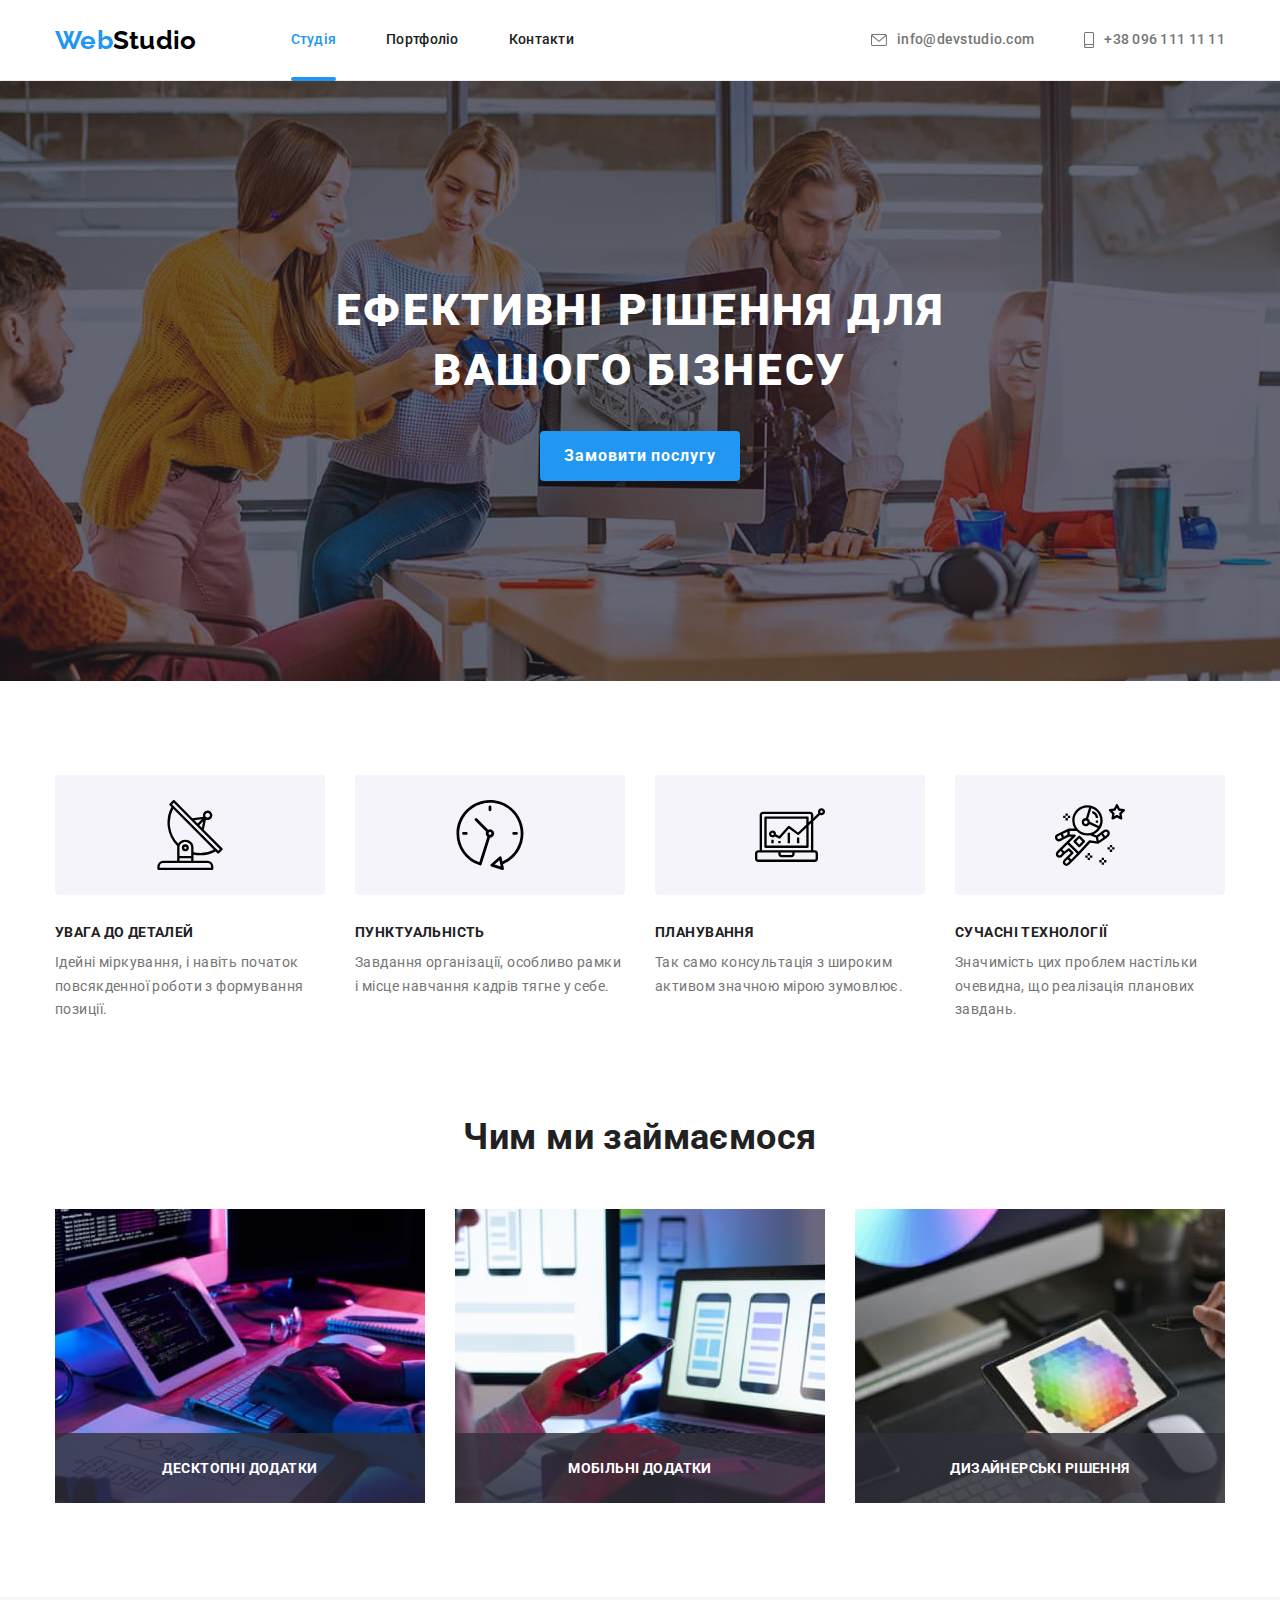
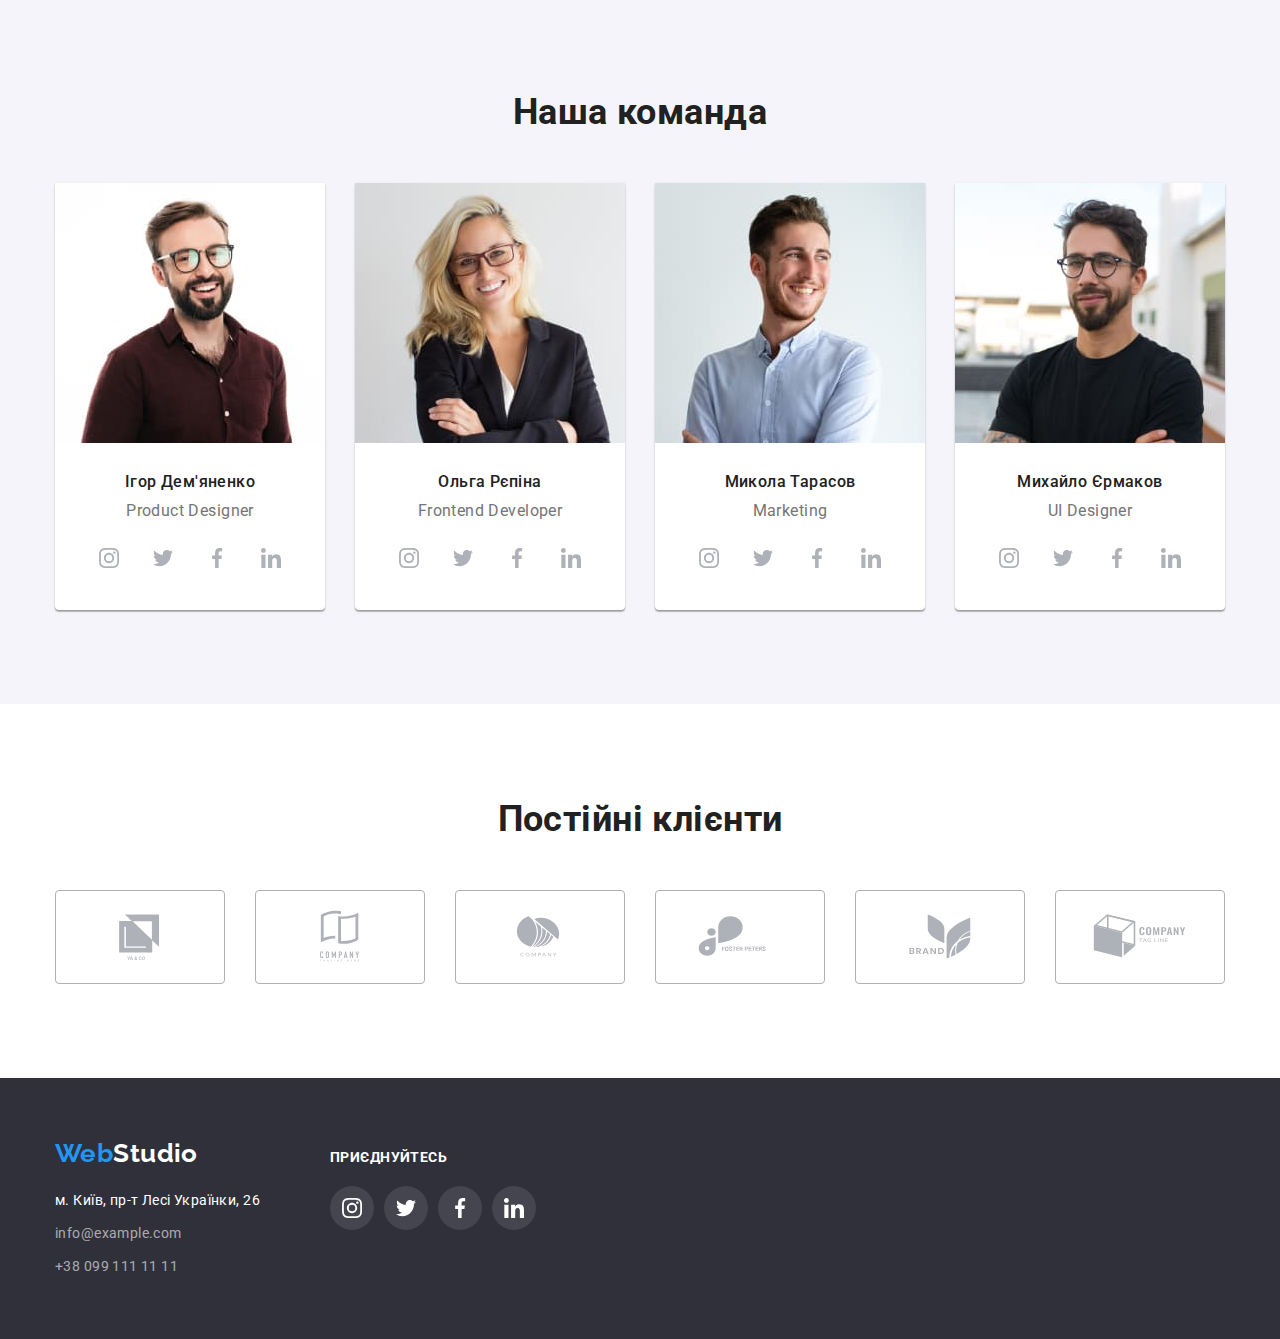
==== index.html @ d727a815 "Initial commit" ====
<!DOCTYPE html>
<html lang="uk">
  <head>
    <meta charset="UTF-8" />
    <meta http-equiv="X-UA-Compatible" content="IE=edge" />
    <meta name="viewport" content="width=device-width, initial-scale=1.0" />
    <title>WebStudio</title>
    <link rel="stylesheet" href="./css/modern-normalise.css" />
    <link rel="stylesheet" href="./css/styles.css" />
    <link rel="preconnect" href="https://fonts.googleapis.com" />
    <link rel="preconnect" href="https://fonts.gstatic.com" crossorigin />
    <link
      href="https://fonts.googleapis.com/css2?family=Roboto:wght@400;500;700;900&display=swap"
      rel="stylesheet"
    />
    <link
      href="https://fonts.googleapis.com/css2?family=Raleway:wght@700&display=swap"
      rel="stylesheet"
    />
  </head>
  <body>
    <header class="header">
      <div class="container header-container">
        <nav class="nav">
          <a href="./index.html" class="link logo"
            >Web<span class="logo-black">Studio</span></a
          >
          <ul class="list nav-list">
            <li class="nav-item">
              <a href="./index.html" class="link nav-link current">Студія</a>
            </li>
            <li class="nav-item">
              <a href="./portfolio.html" class="link nav-link">Портфоліо</a>
            </li>
            <li class="nav-item">
              <a href="#address" class="link nav-link">Контакти</a>
            </li>
          </ul>
        </nav>
        <ul class="list contact-info-header">
          <li class="contact-item">
            <a href="mailto:info@devstudio.com" class="link contact-link"
              ><svg class="contact-icon" width="16" height="12">
                <use href="./image/symbol-defs.svg#icon-envelope"></use></svg>info@devstudio.com</a
            >
          </li>
          <li class="contact-item">
            <a href="tel:+380961111111" class="link contact-link"
              ><svg class="contact-icon" width="10" height="16">
                <use href="./image/symbol-defs.svg#icon-smartphone"></use></svg>+38 096 111 11 11</a
            >
          </li>
        </ul>
      </div>
    </header>
    <main>
      <section class="hero">
        <div class="container">
          <h1 class="hero-title">Ефективні рішення для<br />вашого бізнесу</h1>
          <button type="button" class="order-btn" data-modal-open>Замовити послугу</button>
        </div>
      </section>
      <section class="section characteristic">
        <div class="container">
          <h2 class="hidden-title">особливості</h2>
          <ul class="list card-set characteristic-list">
            <li class="characteristic-item">
              <div class="characteristic-img-container">
                <svg class="characteristic-img" width="70" height="70">
                  <use href="./image/symbol-defs.svg#icon-antenna-1"></use>
                </svg>
              </div>
              <h3 class="characteristic-title">УВАГА ДО ДЕТАЛЕЙ</h3>
              <p class="characteristic-text">
                Ідейні міркування, і навіть початок повсякденної роботи з
                формування позиції.
              </p>
            </li>
            <li class="characteristic-item">
              <div class="characteristic-img-container">
                <svg class="characteristic-img" width="70" height="70">
                  <use href="./image/symbol-defs.svg#icon-clock-1"></use>
                </svg>
              </div>
              <h3 class="characteristic-title">ПУНКТУАЛЬНІСТЬ</h3>
              <p class="characteristic-text">
                Завдання організації, особливо рамки і місце навчання кадрів
                тягне у себе.
              </p>
            </li>
            <li class="characteristic-item">
              <div class="characteristic-img-container">
                <svg class="characteristic-img" width="70" height="70">
                  <use href="./image/symbol-defs.svg#icon-diagram-1"></use>
                </svg>
              </div>
              <h3 class="characteristic-title">ПЛАНУВАННЯ</h3>
              <p class="characteristic-text">
                Так само консультація з широким активом значною мірою зумовлює.
              </p>
            </li>
            <li class="characteristic-item">
              <div class="characteristic-img-container">
                <svg class="characteristic-img" width="70" height="70">
                  <use href="./image/symbol-defs.svg#icon-astronaut-1"></use>
                </svg>
              </div>
              <h3 class="characteristic-title">СУЧАСНІ ТЕХНОЛОГІЇ</h3>
              <p class="characteristic-text">
                Значимість цих проблем настільки очевидна, що реалізація
                планових завдань.
              </p>
            </li>
          </ul>
        </div>
      </section>
      <section class="activity section">
        <div class="container">
          <h2 class="section-title">Чим ми займаємося</h2>
          <ul class="list card-set activity-list">
            <li class="activity-item">
              <img src="./image/img.jpg" alt="Вёрстка сайта" width="370" />
              <div class="activity-text"><h3 class="activity-title">Десктопні додатки</h3></div>
            </li>
            <li class="activity-item">
              <img
                src="./image/img2.jpg"
                alt="Адаптация под разные устройства"
                width="370"
              />
              <div class="activity-text"><h3 class="activity-title">Мобільні додатки</h3></div>
            </li>
            <li class="activity-item">
              <img
                src="./image/img3.jpg"
                alt="Подбор цветовой гаммы"
                width="370"
              />
              <div class="activity-text"><h3 class="activity-title">Дизайнерські рішення</h3></div>
            </li>
          </ul>
        </div>
      </section>
      <section class="section team">
        <div class="container">
          <h2 class="section-title">Наша команда</h2>
          <ul class="list card-set team-list">
            <li class="team-item">
              <img
                class="team-img"
                src="./image/img4.jpg"
                alt="Ігор Дем'яненко"
                width="270"
              />
              <h3 class="team-name">Ігор Дем'яненко</h3>
              <p class="team-role">Product Designer</p>
              <ul class="list soc-media">
                <li class="soc-item">
                  <a href="" class="link soc-link">
                    <svg class="soc-media-icon" width="20" height="20">
                      <use
                        href="./image/symbol-defs.svg#icon-instagram-2"
                      ></use>
                    </svg>
                  </a>
                </li>
                <li class="soc-item">
                  <a href="" class="link soc-link">
                    <svg class="soc-media-icon" width="20" height="20">
                      <use href="./image/symbol-defs.svg#icon-twitter-1"></use>
                    </svg>
                  </a>
                </li>
                <li class="soc-item">
                  <a href="" class="link soc-link">
                    <svg class="soc-media-icon" width="20" height="20">
                      <use href="./image/symbol-defs.svg#icon-facebook-1"></use>
                    </svg>
                  </a>
                </li>
                <li class="soc-item">
                  <a href="" class="link soc-link">
                    <svg class="soc-media-icon" width="20" height="20">
                      <use href="./image/symbol-defs.svg#icon-linkedin-1"></use>
                    </svg>
                  </a>
                </li>
              </ul>
            </li>
            <li class="team-item">
              <img
                class="team-img"
                src="./image/img5.jpg"
                alt="Ольга Рєпіна"
                width="270"
              />
              <h3 class="team-name">Ольга Рєпіна</h3>
              <p class="team-role">Frontend Developer</p>
              <ul class="list soc-media">
                <li class="soc-item">
                  <a href="" class="link soc-link">
                    <svg class="soc-media-icon" width="20" height="20">
                      <use
                        href="./image/symbol-defs.svg#icon-instagram-2"
                      ></use>
                    </svg>
                  </a>
                </li>
                <li class="soc-item">
                  <a href="" class="link soc-link">
                    <svg class="soc-media-icon" width="20" height="20">
                      <use href="./image/symbol-defs.svg#icon-twitter-1"></use>
                    </svg>
                  </a>
                </li>
                <li class="soc-item">
                  <a href="" class="link soc-link">
                    <svg class="soc-media-icon" width="20" height="20">
                      <use href="./image/symbol-defs.svg#icon-facebook-1"></use>
                    </svg>
                  </a>
                </li>
                <li class="soc-item">
                  <a href="" class="link soc-link">
                    <svg class="soc-media-icon" width="20" height="20">
                      <use href="./image/symbol-defs.svg#icon-linkedin-1"></use>
                    </svg>
                  </a>
                </li>
              </ul>
            </li>
            <li class="team-item">
              <img
                class="team-img"
                src="./image/img6.jpg"
                alt="Микола Тарасов"
                width="270"
              />
              <h3 class="team-name">Микола Тарасов</h3>
              <p class="team-role">Marketing</p>
              <ul class="list soc-media">
                <li class="soc-item">
                  <a href="" class="link soc-link">
                    <svg class="soc-media-icon" width="20" height="20">
                      <use
                        href="./image/symbol-defs.svg#icon-instagram-2"
                      ></use>
                    </svg>
                  </a>
                </li>
                <li class="soc-item">
                  <a href="" class="link soc-link">
                    <svg class="soc-media-icon" width="20" height="20">
                      <use href="./image/symbol-defs.svg#icon-twitter-1"></use>
                    </svg>
                  </a>
                </li>
                <li class="soc-item">
                  <a href="" class="link soc-link">
                    <svg class="soc-media-icon" width="20" height="20">
                      <use href="./image/symbol-defs.svg#icon-facebook-1"></use>
                    </svg>
                  </a>
                </li>
                <li class="soc-item">
                  <a href="" class="link soc-link">
                    <svg class="soc-media-icon" width="20" height="20">
                      <use href="./image/symbol-defs.svg#icon-linkedin-1"></use>
                    </svg>
                  </a>
                </li>
              </ul>
            </li>
            <li class="team-item">
              <img
                class="team-img"
                src="./image/img7.jpg"
                alt="Михайло Єрмаков"
                width="270"
              />
              <h3 class="team-name">Михайло Єрмаков</h3>
              <p class="team-role">UI Designer</p>
              <ul class="list soc-media">
                <li class="soc-item">
                  <a href="" class="link soc-link">
                    <svg class="soc-media-icon" width="20" height="20">
                      <use
                        href="./image/symbol-defs.svg#icon-instagram-2"
                      ></use>
                    </svg>
                  </a>
                </li>
                <li class="soc-item">
                  <a href="" class="link soc-link">
                    <svg class="soc-media-icon" width="20" height="20">
                      <use href="./image/symbol-defs.svg#icon-twitter-1"></use>
                    </svg>
                  </a>
                </li>
                <li class="soc-item">
                  <a href="" class="link soc-link">
                    <svg class="soc-media-icon" width="20" height="20">
                      <use href="./image/symbol-defs.svg#icon-facebook-1"></use>
                    </svg>
                  </a>
                </li>
                <li class="soc-item">
                  <a href="" class="link soc-link">
                    <svg class="soc-media-icon" width="20" height="20">
                      <use href="./image/symbol-defs.svg#icon-linkedin-1"></use>
                    </svg>
                  </a>
                </li>
              </ul>
            </li>
          </ul>
        </div>
      </section>
      <section class="section clients">
        <div class="container">
          <h3 class="section-title clients-title">Постійні клієнти</h3>
          <ul class="clients-list list card-set">
            <li class="clients-item">
              <a href="" class="client-link link">
                <svg class="client-logo" width="106" height="60">
                  <use href="./image/symbol-defs.svg#icon-client1"></use>
                </svg>
              </a>
            </li>
            <li class="clients-item">
              <a href="" class="client-link link">
                <svg class="client-logo" width="106" height="60">
                  <use href="./image/symbol-defs.svg#icon-client2"></use>
                </svg>
              </a>
            </li>
            <li class="clients-item">
              <a href="" class="client-link link">
                <svg class="client-logo" width="106" height="60">
                  <use href="./image/symbol-defs.svg#icon-client3"></use>
                </svg>
              </a>
            </li>
            <li class="clients-item">
              <a href="" class="client-link link">
                <svg class="client-logo" width="106" height="60">
                  <use href="./image/symbol-defs.svg#icon-client4"></use>
                </svg>
              </a>
            </li>
            <li class="clients-item">
              <a href="" class="client-link link">
                <svg class="client-logo" width="106" height="60">
                  <use href="./image/symbol-defs.svg#icon-client5"></use>
                </svg>
              </a>
            </li>
            <li class="clients-item">
              <a href="" class="client-link link">
                <svg class="client-logo" width="106" height="60">
                  <use href="./image/symbol-defs.svg#icon-client6"></use>
                </svg>
              </a>
            </li>
          </ul>
        </div>
      </section>
    </main>
    <footer class="footer">
      <div class="footer-container container">
        <div class="nav-footer">
          <a class="link logo logo-footer" href="/"
            >Web<span class="logo-white">Studio</span></a
          >
          <address class="address" id="address">
            <ul class="list address-list">
              <li class="address-item">
                <a
                  class="link address-link map-address"
                  href="https://goo.gl/maps/3LtNG3wYuNu2vfbj9"
                  rel="noopener noreferrer nofollow"
                  target="_blank"
                  >м. Київ, пр-т Лесі Українки, 26</a
                >
              </li>
              <li class="address-item">
                <a class="link address-link" href="mailto:info@example.com">
                  info@example.com</a
                >
              </li>
              <li class="address-item">
                <a class="link address-link" href="tel:+380991111111"
                  >+38 099 111 11 11</a
                >
              </li>
            </ul>
          </address>
        </div>
        <div class="footer-soc-media">
          <h3 class="soc-media-title">ПРИЄДНУЙТЕСЬ</h3>
          <ul class="list soc-media">
            <li class="soc-item">
              <a href="" class="link soc-link">
                <svg class="soc-media-icon" width="20" height="20">
                  <use href="./image/symbol-defs.svg#icon-instagram-2"></use>
                </svg>
              </a>
            </li>
            <li class="soc-item">
              <a href="" class="link soc-link">
                <svg class="soc-media-icon" width="20" height="20">
                  <use href="./image/symbol-defs.svg#icon-twitter-1"></use>
                </svg>
              </a>
            </li>
            <li class="soc-item">
              <a href="" class="link soc-link">
                <svg class="soc-media-icon" width="20" height="20">
                  <use href="./image/symbol-defs.svg#icon-facebook-1"></use>
                </svg>
              </a>
            </li>
            <li class="soc-item">
              <a href="" class="link soc-link">
                <svg class="soc-media-icon" width="20" height="20">
                  <use href="./image/symbol-defs.svg#icon-linkedin-1"></use>
                </svg>
              </a>
            </li>
          </ul>
        </div>
      </div>
    </footer>
    <div class="backdrop is-hidden" data-modal>
      <div class="modal" >
        <button type="button" class="modal-close" data-modal-close>
          <svg width="18" height="18">
            <use href="./image/symbol-defs.svg#icon-close"></use>
          </svg>
        </button>
      </div>
    </div>
  
    <script src="./js/modal.js"> </script>
  </body>
</html>
---- css/modern-normalise.css ----
/*! modern-normalize v1.1.0 | MIT License | https://github.com/sindresorhus/modern-normalize */

/*
Document
========
*/

/**
Use a better box model (opinionated).
*/

*,
::before,
::after {
	box-sizing: border-box;
}

/**
1. Correct the line height in all browsers.
2. Prevent adjustments of font size after orientation changes in iOS.
3. Use a more readable tab size (opinionated).
*/

html {
	line-height: 1.15; /* 1 */
	-webkit-text-size-adjust: 100%; /* 2 */
	-moz-tab-size: 4; /* 3 */
	tab-size: 4; /* 3 */
}

/*
Sections
========
*/

/**
1. Remove the margin in all browsers.
2. Improve consistency of default fonts in all browsers. (https://github.com/sindresorhus/modern-normalize/issues/3)
*/

body {
	margin: 0; /* 1 */
	font-family:
		system-ui,
		-apple-system, /* Firefox supports this but not yet `system-ui` */
		'Segoe UI',
		Roboto,
		Helvetica,
		Arial,
		sans-serif,
		'Apple Color Emoji',
		'Segoe UI Emoji'; /* 2 */
}

/*
Grouping content
================
*/

/**
1. Add the correct height in Firefox.
2. Correct the inheritance of border color in Firefox. (https://bugzilla.mozilla.org/show_bug.cgi?id=190655)
*/

hr {
	height: 0; /* 1 */
	color: inherit; /* 2 */
}

/*
Text-level semantics
====================
*/

/**
Add the correct text decoration in Chrome, Edge, and Safari.
*/

abbr[title] {
	text-decoration: underline dotted;
}

/**
Add the correct font weight in Edge and Safari.
*/

b,
strong {
	font-weight: bolder;
}

/**
1. Improve consistency of default fonts in all browsers. (https://github.com/sindresorhus/modern-normalize/issues/3)
2. Correct the odd 'em' font sizing in all browsers.
*/

code,
kbd,
samp,
pre {
	font-family:
		ui-monospace,
		SFMono-Regular,
		Consolas,
		'Liberation Mono',
		Menlo,
		monospace; /* 1 */
	font-size: 1em; /* 2 */
}

/**
Add the correct font size in all browsers.
*/

small {
	font-size: 80%;
}

/**
Prevent 'sub' and 'sup' elements from affecting the line height in all browsers.
*/

sub,
sup {
	font-size: 75%;
	line-height: 0;
	position: relative;
	vertical-align: baseline;
}

sub {
	bottom: -0.25em;
}

sup {
	top: -0.5em;
}

/*
Tabular data
============
*/

/**
1. Remove text indentation from table contents in Chrome and Safari. (https://bugs.chromium.org/p/chromium/issues/detail?id=999088, https://bugs.webkit.org/show_bug.cgi?id=201297)
2. Correct table border color inheritance in Chrome and Safari. (https://bugs.chromium.org/p/chromium/issues/detail?id=935729, https://bugs.webkit.org/show_bug.cgi?id=195016)
*/

table {
	text-indent: 0; /* 1 */
	border-color: inherit; /* 2 */
}

/*
Forms
=====
*/

/**
1. Change the font styles in all browsers.
2. Remove the margin in Firefox and Safari.
*/

button,
input,
optgroup,
select,
textarea {
	font-family: inherit; /* 1 */
	font-size: 100%; /* 1 */
	line-height: 1.15; /* 1 */
	margin: 0; /* 2 */
}

/**
Remove the inheritance of text transform in Edge and Firefox.
*/

button,
select {
	text-transform: none;
}

/**
Correct the inability to style clickable types in iOS and Safari.
*/

button,
[type='button'],
[type='reset'],
[type='submit'] {
	-webkit-appearance: button;
}

/**
Remove the inner border and padding in Firefox.
*/

::-moz-focus-inner {
	border-style: none;
	padding: 0;
}

/**
Restore the focus styles unset by the previous rule.
*/

:-moz-focusring {
	outline: 1px dotted ButtonText;
}

/**
Remove the additional ':invalid' styles in Firefox.
See: https://github.com/mozilla/gecko-dev/blob/2f9eacd9d3d995c937b4251a5557d95d494c9be1/layout/style/res/forms.css#L728-L737
*/

:-moz-ui-invalid {
	box-shadow: none;
}

/**
Remove the padding so developers are not caught out when they zero out 'fieldset' elements in all browsers.
*/

legend {
	padding: 0;
}

/**
Add the correct vertical alignment in Chrome and Firefox.
*/

progress {
	vertical-align: baseline;
}

/**
Correct the cursor style of increment and decrement buttons in Safari.
*/

::-webkit-inner-spin-button,
::-webkit-outer-spin-button {
	height: auto;
}

/**
1. Correct the odd appearance in Chrome and Safari.
2. Correct the outline style in Safari.
*/

[type='search'] {
	-webkit-appearance: textfield; /* 1 */
	outline-offset: -2px; /* 2 */
}

/**
Remove the inner padding in Chrome and Safari on macOS.
*/

::-webkit-search-decoration {
	-webkit-appearance: none;
}

/**
1. Correct the inability to style clickable types in iOS and Safari.
2. Change font properties to 'inherit' in Safari.
*/

::-webkit-file-upload-button {
	-webkit-appearance: button; /* 1 */
	font: inherit; /* 2 */
}

/*
Interactive
===========
*/

/*
Add the correct display in Chrome and Safari.
*/

summary {
	display: list-item;
}
---- css/styles.css ----
:root {
  --brand-color: #2196f3;
  --black-color: #212121;
  --background: #2f303a;
  --grey-color: #757575;
  --white-color: #fff;
  --total-black: black;
  --transp-white: rgba(255, 255, 255, 0.6);
  --white-bgrnd: #f5f4fa;
  --border: #ececec;
  --portfolio-border: #eee;
  --icon-color: #afb1b8;
  --hero-shadow: rgba(47, 48, 58, 0.4);
  --icon-background: rgba(255, 255, 255, 0.1);
  --brand-background: rgba(33, 150, 243, 0.9);
  --activity-bgrd: rgba(47, 48, 58, 0.8);
  --timing-function: cubic-bezier(0.4, 0, 0.2, 1);
  --transition: 250ms;
  --modal-bgrd: rgba(0, 0, 0, 0.2);
}
body {
  color: var(--grey-color);
  font-family: "Roboto", sans-serif;
  font-size: 14px;
  line-height: 1.71;
  letter-spacing: 0.03em;
}

h1,
h2,
h3,
h4,
p {
  margin: 0;
}

ul,
ol {
  padding: 0;
  margin: 0;
}
img {
  display: block;
  width: 100%;
  height: auto;
}
.link {
  text-decoration: none;
  color: currentColor;
}
.list {
  list-style-type: none;
}
header {
  font-style: normal;
  font-weight: 500;
  line-height: 1.14;
  letter-spacing: 0.02em;
  border-bottom: 1px solid var(--border);
}
.logo {
  display: block;

  color: var(--brand-color);

  font-family: "Raleway";
  font-weight: 700;
  font-size: 26px;
  line-height: 1.19;
}

.logo-black {
  color: var(--total-black);
}
.logo-white {
  color: var(--white-color);
}

.contact-link , .nav-link {
  display: flex;
  align-items: center;
  gap: 10px;
  padding-bottom: 32px;
  padding-top: 32px;
  transition: color var(--transition) var(--timing-function);
}
.nav-link:hover ,
.nav-link:focus , .current {
  color: var(--brand-color);
}
.current {
  position: relative;
}
.current::after {
  position: absolute;
  display: block;
  bottom: -1px;
  content: "";
  width: 100%;
  left: 0;
  height: 4px;
  border-radius: 4px;
  background-color: var(--brand-color);
}

.contact-link:hover,
.contact-link:focus {
  color: var(--brand-color);
}

.hero {
  padding-top: 200px;
  padding-bottom: 200px;
  max-width: 1600px;
  margin-left: auto;
  margin-right: auto;
  background-image: linear-gradient(
      to right,
      var(--hero-shadow),
      var(--hero-shadow)
    ),
    url(../image/hero.jpg);
  background-repeat: no-repeat;
  background-position: center;
  background-size: cover;
}

.hero-title {
  color: var(--white-color);
  text-align: center;
  font-weight: 900;
  font-size: 44px;
  line-height: 1.36;
  letter-spacing: 0.06em;
  text-transform: uppercase;
  margin-bottom: 30px;
}

.order-btn {
  display: block;
  margin-left: auto;
  margin-right: auto;

  color: var(--white-color);

  cursor: pointer;
  font-family: "Roboto";
  width: 200px;
  height: 50px;
  background: var(--brand-color);
  box-shadow: 0px 4px 4px rgba(0, 0, 0, 0.15);
  border-radius: 4px;
  border: 0;
  font-weight: 700;
  font-size: 16px;
  line-height: 1.87;
  align-items: center;
  text-align: center;
  letter-spacing: 0.06em;
}

.hidden-title {
  position: absolute;
  width: 1px;
  height: 1px;
  margin: -1px;
  border: 0;
  padding: 0;
  white-space: nowrap;
  clip-path: inset(100%);
  clip: rect(0 0 0 0);
  overflow: hidden;
}

.characteristic-title {
  color: var(--black-color);
  font-size: 14px;
  line-height: 1.14;
  text-transform: uppercase;
  margin-bottom: 10px;
}

.section.activity {
  padding-top: 0;
}

.section-title {
  color: var(--black-color);
  text-align: center;
  font-weight: 700;
  font-size: 36px;
  line-height: 1.17;
  margin-bottom: 50px;
}

.team-img {
  margin-bottom: 30px;
}

.team-item {
  padding-bottom: 30px;
  width: calc((100% - 90px) / 4);
  text-align: center;

  background-color: var(--white-color);

  box-shadow: 0px 1px 3px rgba(0, 0, 0, 0.12), 0px 1px 1px rgba(0, 0, 0, 0.14),
    0px 2px 1px rgba(0, 0, 0, 0.2);
  border-radius: 0px 0px 4px 4px;
}
.team-name {
  margin-bottom: 10px;
  color: var(--black-color);

  font-weight: 500;
  font-size: 16px;
  line-height: 1.18;
}

.team-role {
  margin-bottom: 16px;
  font-size: 16px;
  line-height: 1.18;
}

.footer {
  background: var(--background);
  padding-top: 60px;
  padding-bottom: 60px;
}

.address-link {
  color: var(--transp-white);
  transition: color var(--transition) var(--timing-function);
}
.address-link:hover,
.address-link:focus {
  color: var(--brand-color);
}

.filter-list {
  display: flex;
  justify-content: center;
  gap: 8px;
  margin-bottom: 50px;
}

.card-set {
  display: flex;
  flex-wrap: wrap;
  gap: 30px;
}

.filter-btn {
  padding: 6px 22px;
  color: var(--black-color);
  background: #f5f4fa;

  cursor: pointer;
  font-weight: 500;
  font-size: 16px;
  line-height: 1.62;
  text-align: center;
  border-radius: 4px;
  border: 0;
  font-family: "Roboto";
  transition: color var(--transition) var(--timing-function),
    background-color var(--transition) var(--timing-function),
    box-shadow var(--transition) var(--timing-function);
}
.filter-btn:hover,
.filter-btn:focus,
.filter-active {
  color: var(--white-color);
  background-color: var(--brand-color);
  box-shadow: 0px 3px 1px rgba(0, 0, 0, 0.1), 0px 1px 2px rgba(0, 0, 0, 0.08), 0px 2px 2px rgba(0, 0, 0, 0.12);
}

.project-title {
  margin-bottom: 4px;
  color: var(--black-color);

  font-weight: 700;
  font-size: 18px;
  line-height: 2;
  letter-spacing: 0.06em;
}
.project-type {
  font-size: 16px;
  line-height: 1.87;
}

.logo-footer {
  margin-bottom: 20px;
}

address {
  font-style: normal;
}

.map-address {
  color: var(--white-color);
}

.characteristic-item {
  width: calc((100% - 90px) / 4);
}

.team {
  background-color: var(--white-bgrnd);
}

.team-list {
  margin-top: 50px;
}

.nav-list {
  display: flex;
  align-items: center;
  gap: 50px;
  color: var(--black-color);
}
.nav {
  display: flex;
  align-items: center;
  gap: 94px;
}
.contact-info-header {
  display: flex;
  align-items: center;
  gap: 50px;
  margin-left: auto;
}

.container {
  width: 1200px;
  padding-right: 15px;
  padding-left: 15px;
  margin-left: auto;
  margin-right: auto;
}
.header-container {
  display: flex;
  align-items: center;
}



.address-list {
  display: flex;
  flex-direction: column;
  gap: 9px;
}
.project-text {
  background: var(--white-color);
  border: 1px solid var(--portfolio-border);
  padding: 20px 24px;
}

.section {
  padding-top: 94px;
  padding-bottom: 94px;
}
.activity-item {
  width: calc((100% - 60px) / 3);
  position: relative;
}

.activity-text {
  position: absolute;
  display: flex;
  bottom: 0;
  width: 100%;
  align-items: center;
  justify-content: center;
  padding: 27px;
  color: var(--white-color);
  background-color: var(--activity-bgrd);
}
.activity-title{
  text-transform: uppercase;
  font-size: 14px;
  line-height: calc(16 / 14);
}

.project-item {
  width: calc((100% - 60px) / 3);
}

.card-item {
  flex-basis: calc((100% - 90px) / 3);
}

.project-link {
  display: flex;
  flex-direction: column;
  transition: box-shadow var(--transition) var(--timing-function);
}

.project-link:hover,
.project-link:focus {
  box-shadow: 0px 1px 1px rgba(0, 0, 0, 0.12), 0px 4px 4px rgba(0, 0, 0, 0.06),
    1px 4px 6px rgba(0, 0, 0, 0.16);
}

.contact-icon {
  fill: currentColor;
  align-self: center;
}
.contact-icon:hover,
.contact-icon:focus {
  color: var(--brand-color);
}
.characteristic-img-container {
  display: flex;
  justify-content: center;
  padding-top: 25px;
  padding-bottom: 25px;
  margin-bottom: 30px;
  border-radius: 4px;
  background-color: var(--white-bgrnd);
}
.characteristic-img {
  align-self: center;
}

.soc-media {
  display: flex;
  justify-content: center;
  gap: 10px;
}

.soc-link {
  display: flex;
  justify-content: center;
  align-items: center;
  width: 44px;
  height: 44px;
  border-radius: 50%;
  color: var(--icon-color);
  transition: color var(--transition) var(--timing-function),
    background-color var(--transition) var(--timing-function);
}

.soc-media-icon {
  fill: currentColor;
}

.client-link {
  display: flex;
  align-self: center;
  justify-content: center;
  padding: 16px 32px;
  border: 1px solid currentColor;
  border-radius: 4px;
  color: var(--icon-color);
  transition: color var(--transition) var(--timing-function),
    border-color var(--transition) var(--timing-function);
}
.clients-item {
  width: calc((100% - 150px) / 6);
}
.client-logo {
  fill: currentColor;
}
.client-link:hover,
.client-link:focus {
  color: var(--brand-color);
}

.footer-container {
  display: flex;
  gap: 70px;
  align-items: baseline;
}

.soc-media-title {
  margin-bottom: 20px;
  color: var(--white-color);
  font-weight: 700;
  font-size: 14px;
  line-height: 1.14;
  text-transform: uppercase;
}

.footer .soc-link {
  background-color: var(--icon-background);
  color: var(--white-color);
}

.soc-link:hover,
.soc-link:focus {
  color: var(--white-color);
  background-color: var(--brand-color);
}

.overlay-container {
  position: relative;
  overflow: hidden;
}

.project-overlay {
  display: flex;
  position: absolute;
  top: 0;
  left: 0;
  width: 100%;
  height: 100%;
  font-size: 18px;
  line-height: 1.5;
  text-align: center;
  align-items: center;
  padding-left: 24px;
  padding-right: 24px;

  color: var(--white-color);
  background-color: var(--brand-background);

  transform: translateY(100%);
  transition: transform var(--transition);
}

.project-link:hover .project-overlay ,
.project-link:focus .project-overlay {
  transform: translateX(0);

}

.backdrop{
  position: fixed;
  top: 0;
  left: 0;
  width: 100%;
  height: 100%;
  background-color: var(--modal-bgrd) ;
  opacity: 1;
  transition: opacity var(--transition) var(--timing-function);
}

.backdrop.is-hidden {
  opacity: 0;
  visibility: hidden;
  pointer-events: none;
  transition: opacity var(--transition) var(--timing-function),visibility var(--transition) var(--timing-function);
}
.backdrop.is-hidden .modal {
  transform: translate(-50%, -50%) scale(0.8);
}
.modal-close{
  position: absolute;
  display: flex;
  align-items: center;
  justify-content: center;
  right: 8px;
  top: 8px;
  width: 30px;
  height: 30px;
  border-radius: 50%;
  border: 1px solid rgba(0, 0, 0, 0.1);
  background-color: transparent;
  cursor: pointer;
}
.modal-icon{
  fill: var(--black-color);
}
.modal {
  position: absolute;
  top: 50%;
  left: 50%;

  background-color: var(--white-color);
  box-shadow: 0px 1px 3px rgba(0, 0, 0, 0.12), 0px 1px 1px rgba(0, 0, 0, 0.14), 0px 2px 1px rgba(0, 0, 0, 0.2);
  border-radius: 4px;
  width: 528px;
  height: 580px;
  transform: translate(-50%, -50%) scale(1);
  transition: transform var(--transition) var(--timing-function);
}
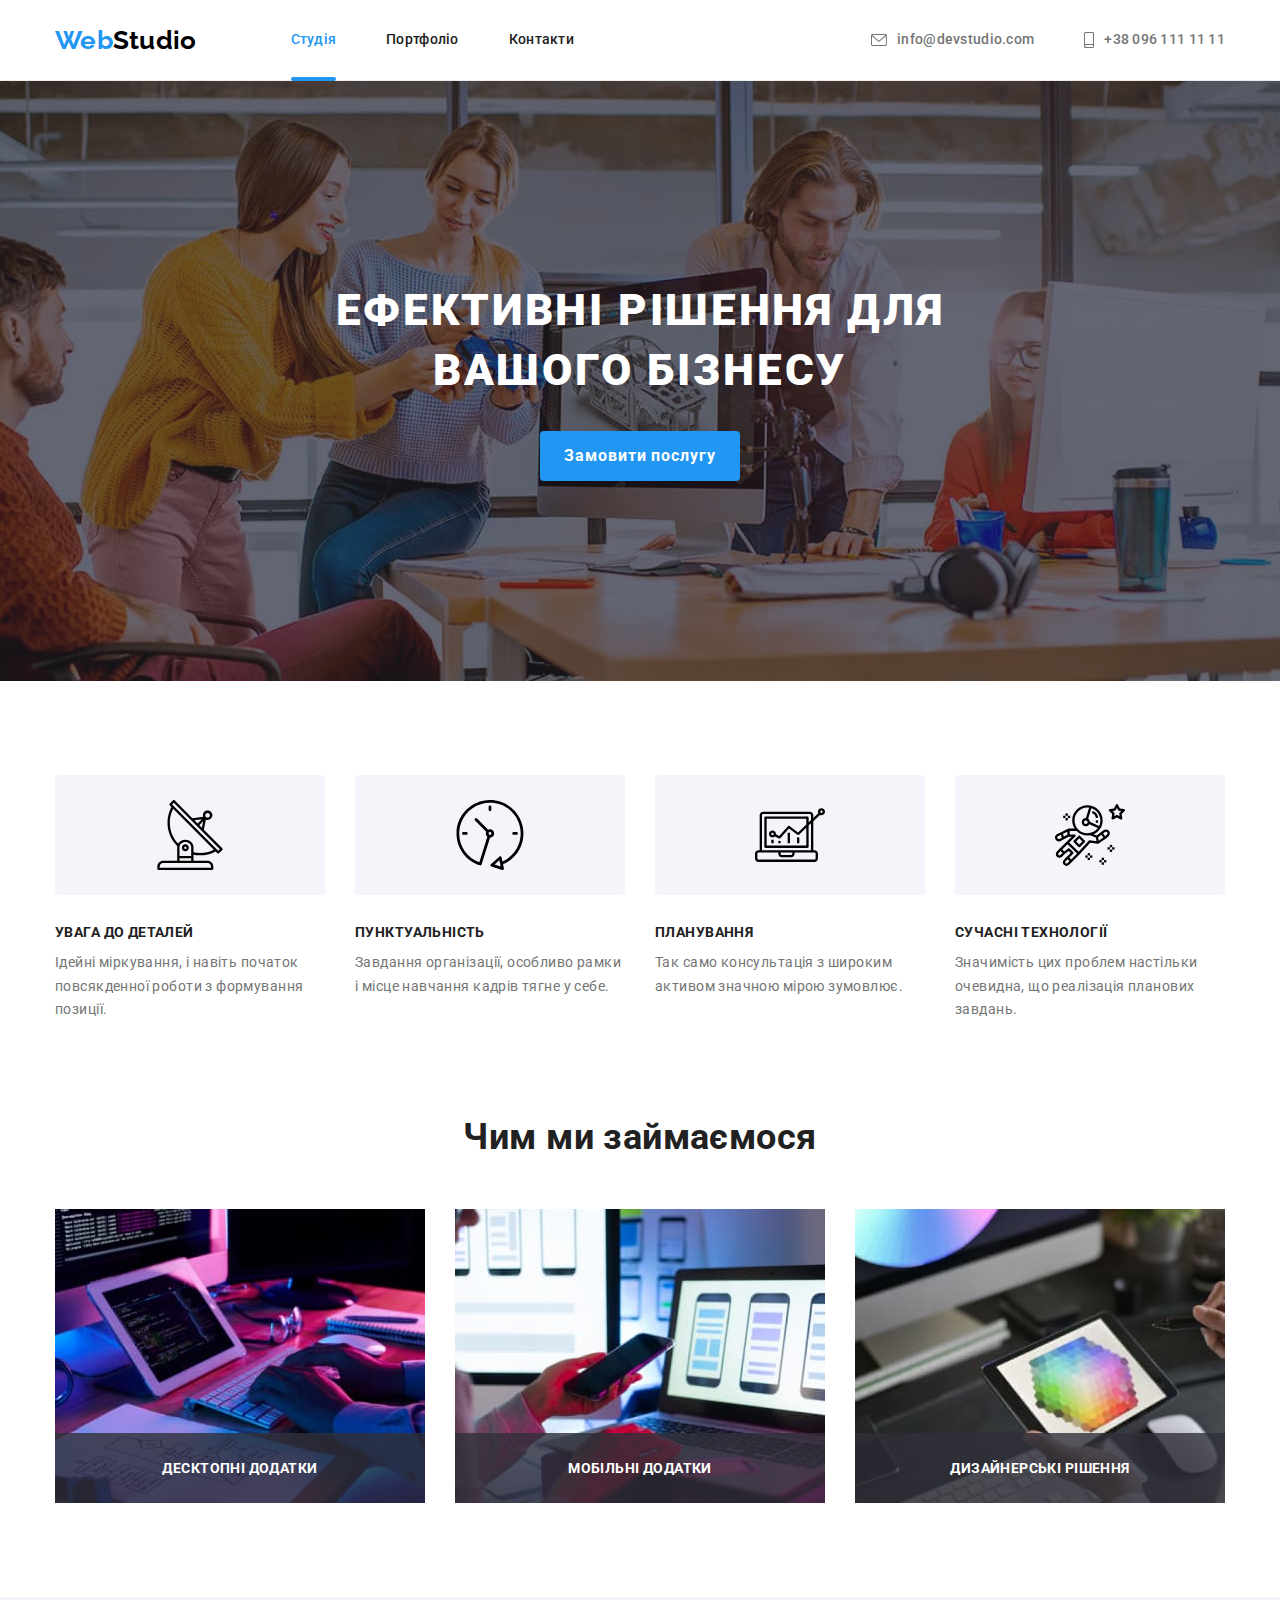
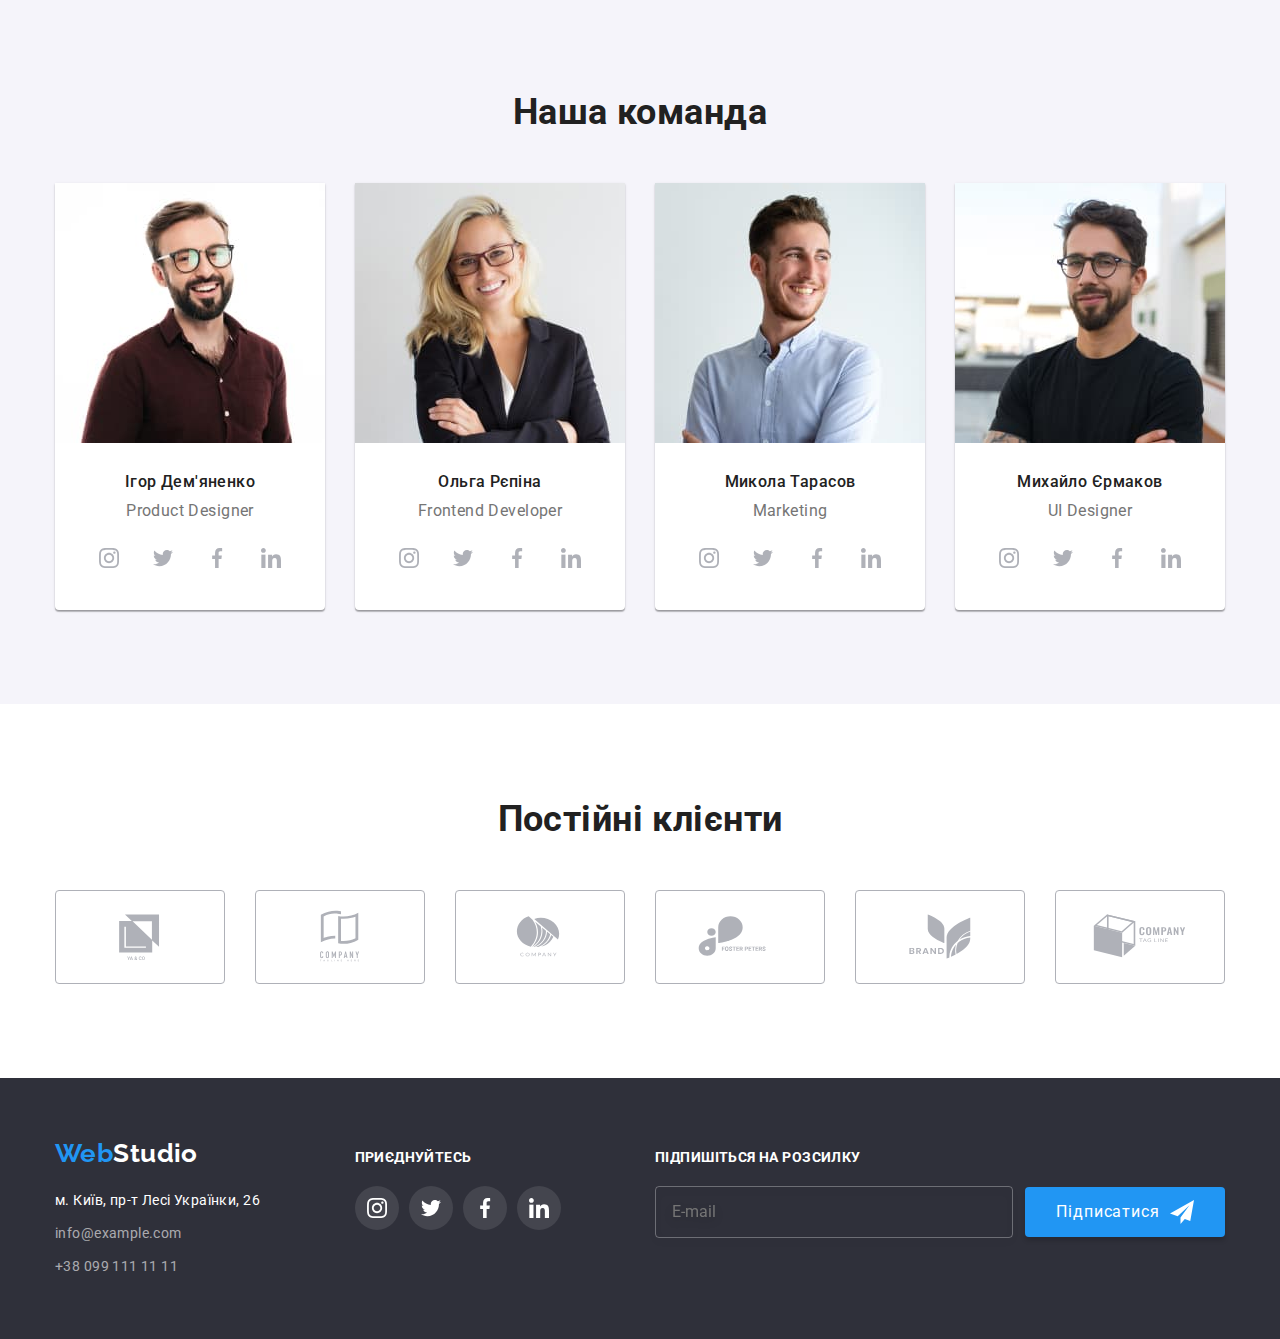
==== commit 86e1fd34: "attempt1" ====
--- a/index.html
+++ b/index.html
@@ -369,6 +369,7 @@
     <footer class="footer">
       <div class="footer-container container">
         <div class="nav-footer">
+
           <a class="link logo logo-footer" href="/"
             >Web<span class="logo-white">Studio</span></a
           >
@@ -397,7 +398,7 @@
           </address>
         </div>
         <div class="footer-soc-media">
-          <h3 class="soc-media-title">ПРИЄДНУЙТЕСЬ</h3>
+          <h3 class="soc-media-title footer-title">ПРИЄДНУЙТЕСЬ</h3>
           <ul class="list soc-media">
             <li class="soc-item">
               <a href="" class="link soc-link">
@@ -428,6 +429,15 @@
               </a>
             </li>
           </ul>
+        </div>
+        <div class="footer-form-container">
+          <h2 class="footer-form-title footer-title">ПІДПИШІТЬСЯ НА РОЗСИЛКУ</h2>
+          <form action="" class="footer-form">
+            <input required type="email" name="email-input-footer" id="" class="footer-input" placeholder="E-mail"></input>
+            <button type="submit" class="footer-form-btn form-btn">Підписатися<svg width="24" height="24">
+              <use href="./image/symbol-defs.svg#icon-icon-send"></use>
+            </svg></button>
+          </form>
         </div>
       </div>
     </footer>
@@ -438,6 +448,52 @@
             <use href="./image/symbol-defs.svg#icon-close"></use>
           </svg>
         </button>
+        <form name="modal-form" autocomplete="off">
+          <strong class="modal-title">Залиште свої дані, ми вам передзвонимо</strong>
+          <div class="input-section">
+            <div class="input-item">
+              <label class="input-title" for="name-input">Ім'я</label>
+              <div class="input-container">
+                <input required type="text" class="input-window" name="Ім'я" id="name-input"> </input>
+                <svg class="input-icon">
+                  <use href="./image/symbol-defs.svg#icon-name-modal"></use>
+                </svg>
+              </div>
+            </div>
+            <div class="input-item">
+              <label class="input-title" for="phone-input">Телефон</label>
+              <div class="input-container">
+                <input required type="tel" class="input-window" name="Телефон" id="phone-input"> </input>
+                <svg class="input-icon">
+                  <use href="./image/symbol-defs.svg#icon-phone-modal"></use>
+                </svg>
+              </div>
+            </div>
+            <div class="input-item">
+              <label class="input-title" for="email-input">Пошта</label>
+              <div class="input-container">
+                <input required type="email" class="input-window" name="Пошта" id="email-input"> </input>
+                <svg class="input-icon">
+                  <use href="./image/symbol-defs.svg#icon-email-modal"></use>
+                </svg>
+              </div>
+            </div>
+            <div class="input-item">
+              <label class="input-title" for="comment">Коментар</label>
+              <textarea required type="text" class="input-window comment-window"  name="Коментар" rows="5" placeholder="Введіть текст" id="comment"></textarea>
+            </div>
+          </div>
+          <label class="check-box-container"> 
+            
+            <input required type="checkbox" class="check-box-btn visually-hidden"></input>
+            <svg class="icon-checkbox" width="16" height="15"> 
+              <use href="./image/symbol-defs.svg#icon-icon-check" class="icon-check" ></use>
+              <use href="./image/symbol-defs.svg#icon-check-box" class="icon-uncheck"  ></use>
+            </svg>
+            <span class="check-box-title">Погоджуюся з розсилкою та приймаю <a href="" class="conditions-link">Умови договору</a></span>
+          </label>
+          <button type="submit" class="send-btn form-btn">Відправити</button>
+        </form>
       </div>
     </div>
   
--- a/css/styles.css
+++ b/css/styles.css
@@ -472,9 +472,10 @@
   display: flex;
   gap: 70px;
   align-items: baseline;
-}
-
-.soc-media-title {
+  justify-content: space-between;
+}
+
+.footer-title {
   margin-bottom: 20px;
   color: var(--white-color);
   font-weight: 700;
@@ -564,6 +565,8 @@
   fill: var(--black-color);
 }
 .modal {
+
+  padding: 40px;
   position: absolute;
   top: 50%;
   left: 50%;
@@ -572,7 +575,165 @@
   box-shadow: 0px 1px 3px rgba(0, 0, 0, 0.12), 0px 1px 1px rgba(0, 0, 0, 0.14), 0px 2px 1px rgba(0, 0, 0, 0.2);
   border-radius: 4px;
   width: 528px;
-  height: 580px;
+  
   transform: translate(-50%, -50%) scale(1);
   transition: transform var(--transition) var(--timing-function);
-}+}
+.modal-form{
+  display: flex;
+  flex-direction: column;
+  text-align: center;
+}
+
+.modal-title {
+  display: block;
+  text-align: center;
+  font-size: 20px;
+  line-height: 1.15;
+  color: var(--black-color);
+  margin-bottom: 12px;
+}
+.input-section {
+  display: flex;
+  flex-direction: column;
+  margin-bottom: 20px;
+  gap: 10px;
+}
+
+.input-title {
+  
+  font-size: 12px;
+line-height: 1.16;
+letter-spacing: 0.01em;
+color: var(--grey-color);
+
+margin-bottom: 4px;
+}
+
+.input-window{
+  width: 448px;
+  border: 1px solid rgba(33, 33, 33, 0.2);
+  border-radius: 4px;
+  fill: var(--black-color);
+  padding: 12px 42px;
+  outline: transparent;
+  transition: border-color var(--transition) var(--timing-function);
+}
+ .input-window:hover, .input-window:focus {
+  border-color: var(--brand-color);
+}
+
+.input-window:hover + .input-icon, .input-window:focus + .input-icon {
+  fill: var(--brand-color);
+}
+
+.input-container {
+  position: relative;
+}
+.comment-window {
+  padding-left: 16px;
+  padding-right: 16px;
+  resize: none;
+}
+.check-box-container{
+  display: flex;
+  gap: 8px;
+  align-items: center;
+
+  margin-bottom: 30px;
+}
+
+.check-box-btn:checked + .icon-checkbox .icon-uncheck {
+opacity: 0;
+transition: opacity var(--transition) var(--timing-function);
+}
+
+.icon-check {
+  opacity: 0;
+  transition: opacity var(--transition) var(--timing-function);
+}
+.check-box-btn:checked + .icon-checkbox .icon-check{
+opacity: 1;
+}
+.check-box-title{
+  user-select: none;
+  text-underline-position: under;
+}
+
+.visually-hidden {
+  position: absolute;
+  white-space: nowrap;
+  width: 1px;
+  height: 1px;
+  overflow: hidden;
+  border: 0;
+  padding: 0;
+  clip: rect(0 0 0 0);
+  clip-path: inset(50%);
+  margin: -1px;
+}
+
+.conditions-link {
+  color: var(--brand-color);
+}
+.footer-form-btn{
+  fill: var(--white-color);
+  gap: 10px;
+}
+.send-btn {
+  margin-left: auto;
+  margin-right: auto;
+}
+.form-btn {
+  display: flex;
+  align-items: center;
+  justify-content: center;
+ 
+  height: 50px;
+  width: 200px;
+
+  font-size: 16px;
+  line-height: 1.87;
+
+  letter-spacing: 0.06em;
+  color: var(--white-color);
+  background-color: var(--brand-color);
+  box-shadow: 0px 4px 4px rgba(0, 0, 0, 0.15);
+  border-radius: 4px;
+  border: 0;
+  cursor: pointer;
+  outline: transparent;
+  transition: background-color var(--transition) var(--timing-function);
+}
+
+.form-btn:hover, .form-btn:focus{
+  background-color: #188CE8;
+}
+
+.input-icon{
+  width: 18px;
+  height: 18px;
+  fill: var(--black-color);
+  position: absolute;
+  left: 12px;
+  top:11px;
+  transition: fill var(--transition) var(--timing-function);
+}
+
+.footer-input {
+  padding: 15px 16px;
+  width: 358px;
+  border: 1px solid rgba(255, 255, 255, 0.3);
+  filter: drop-shadow(0px 4px 4px rgba(0, 0, 0, 0.15));
+  border-radius: 4px;
+  background-color: transparent;
+  font-size: 16px;
+line-height: 1.25;
+color: rgba(255, 255, 255, 0.6);
+}
+form.footer-form {
+  display: flex;
+  gap: 12px;
+  align-items: baseline;
+}
+
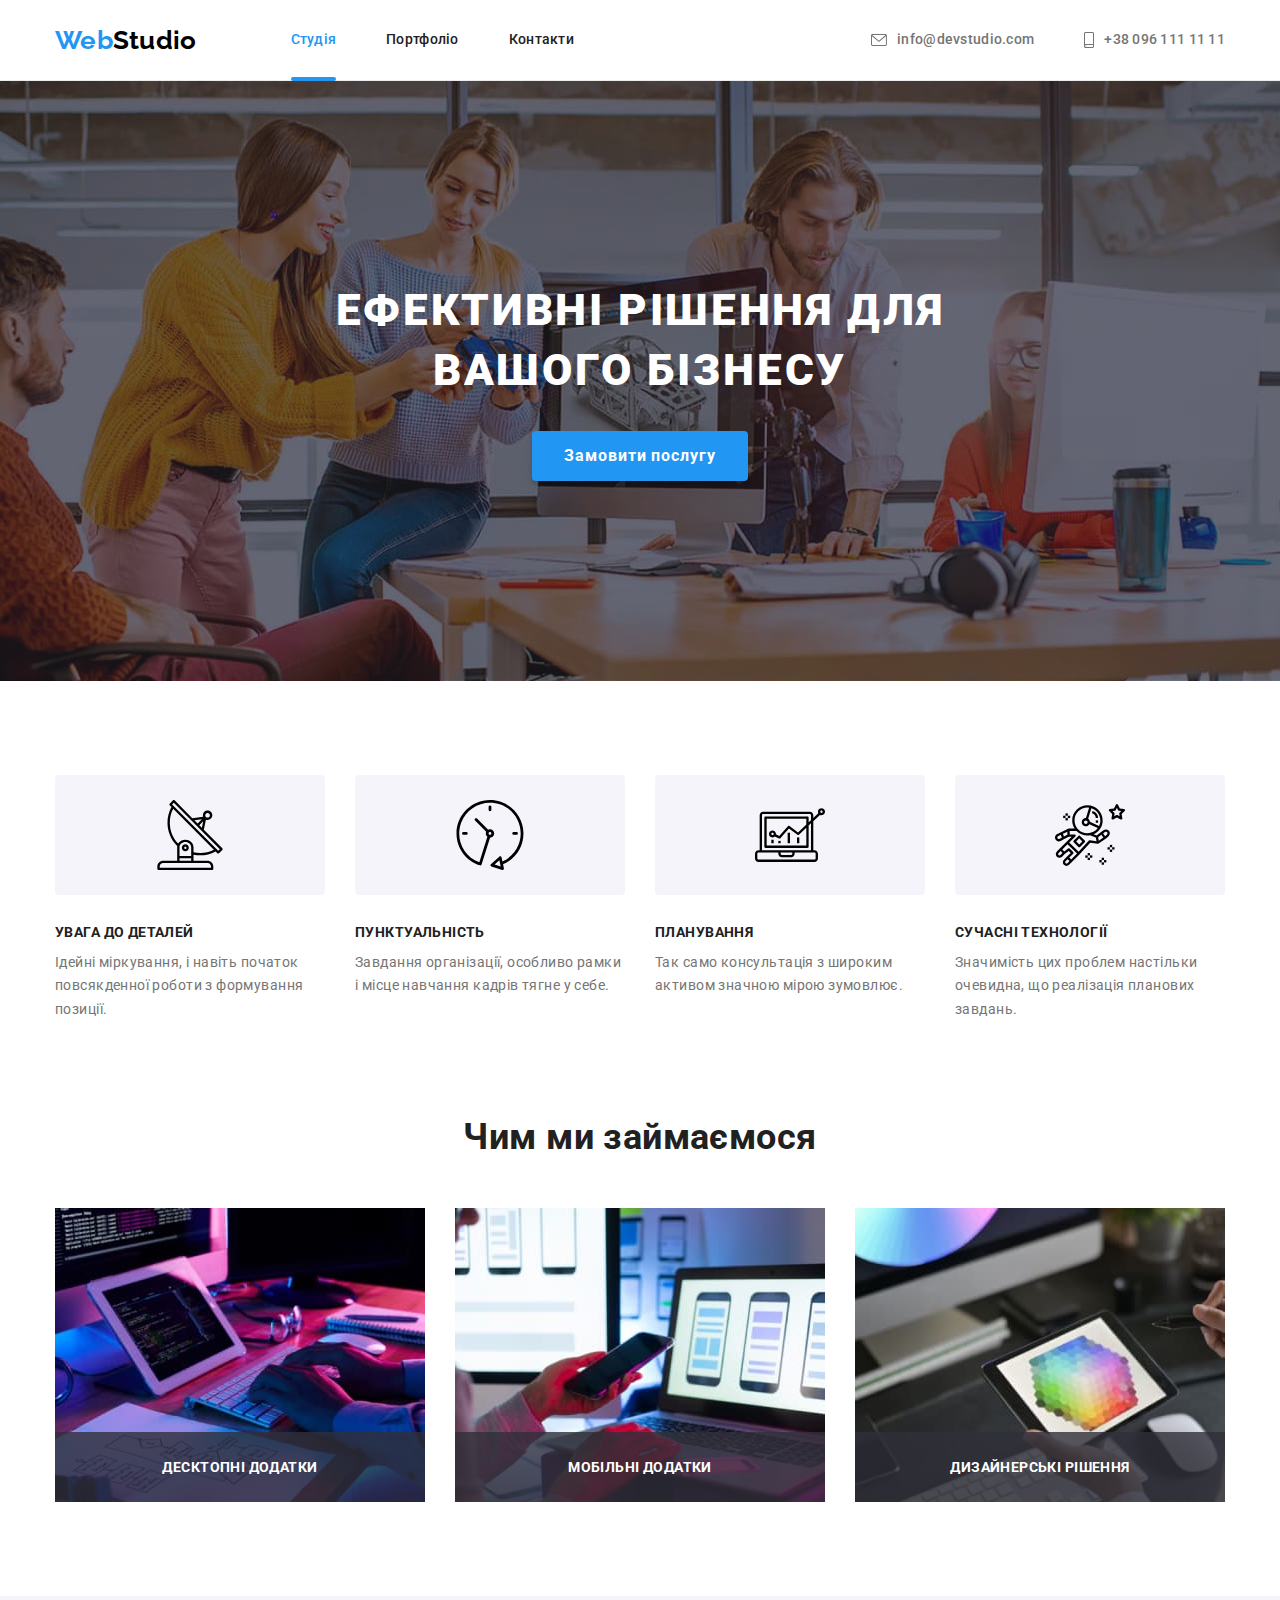
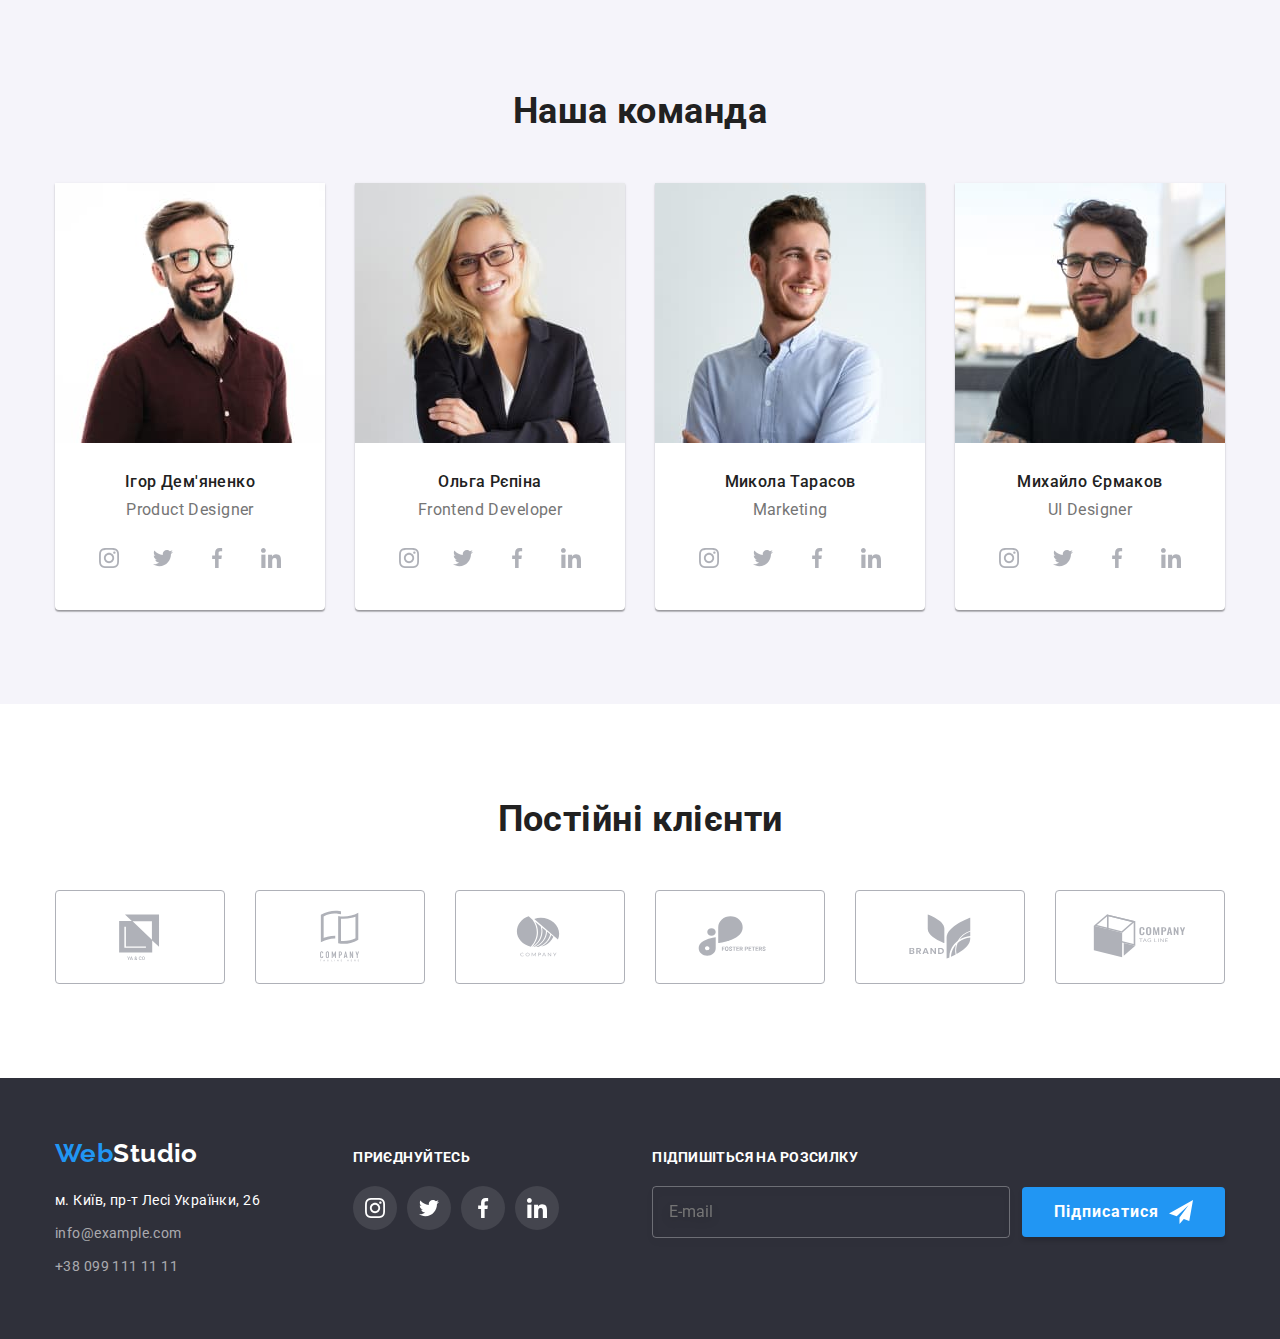
==== commit 89efda10: "attempt2" ====
--- a/index.html
+++ b/index.html
@@ -398,7 +398,7 @@
           </address>
         </div>
         <div class="footer-soc-media">
-          <h3 class="soc-media-title footer-title">ПРИЄДНУЙТЕСЬ</h3>
+          <p class="soc-media-title footer-title">ПРИЄДНУЙТЕСЬ</p>
           <ul class="list soc-media">
             <li class="soc-item">
               <a href="" class="link soc-link">
@@ -431,10 +431,10 @@
           </ul>
         </div>
         <div class="footer-form-container">
-          <h2 class="footer-form-title footer-title">ПІДПИШІТЬСЯ НА РОЗСИЛКУ</h2>
-          <form action="" class="footer-form">
-            <input required type="email" name="email-input-footer" id="" class="footer-input" placeholder="E-mail"></input>
-            <button type="submit" class="footer-form-btn form-btn">Підписатися<svg width="24" height="24">
+          <p class="footer-form-title footer-title">ПІДПИШІТЬСЯ НА РОЗСИЛКУ</p>
+          <form  class="footer-form">
+            <input required type="email" name="email-input-footer" class="footer-input" placeholder="E-mail">
+            <button type="submit" class="order-btn">Підписатися<svg class="order-btn-icon" width="24" height="24">
               <use href="./image/symbol-defs.svg#icon-icon-send"></use>
             </svg></button>
           </form>
@@ -454,7 +454,7 @@
             <div class="input-item">
               <label class="input-title" for="name-input">Ім'я</label>
               <div class="input-container">
-                <input required type="text" class="input-window" name="Ім'я" id="name-input"> </input>
+                <input required type="text" class="input-window" name="Ім'я" id="name-input"> 
                 <svg class="input-icon">
                   <use href="./image/symbol-defs.svg#icon-name-modal"></use>
                 </svg>
@@ -463,7 +463,7 @@
             <div class="input-item">
               <label class="input-title" for="phone-input">Телефон</label>
               <div class="input-container">
-                <input required type="tel" class="input-window" name="Телефон" id="phone-input"> </input>
+                <input required type="tel" class="input-window" name="Телефон" id="phone-input"> 
                 <svg class="input-icon">
                   <use href="./image/symbol-defs.svg#icon-phone-modal"></use>
                 </svg>
@@ -472,7 +472,7 @@
             <div class="input-item">
               <label class="input-title" for="email-input">Пошта</label>
               <div class="input-container">
-                <input required type="email" class="input-window" name="Пошта" id="email-input"> </input>
+                <input required type="email" class="input-window" name="Пошта" id="email-input"> 
                 <svg class="input-icon">
                   <use href="./image/symbol-defs.svg#icon-email-modal"></use>
                 </svg>
@@ -480,19 +480,19 @@
             </div>
             <div class="input-item">
               <label class="input-title" for="comment">Коментар</label>
-              <textarea required type="text" class="input-window comment-window"  name="Коментар" rows="5" placeholder="Введіть текст" id="comment"></textarea>
+              <textarea required  class="input-window comment-window"  name="Коментар" rows="5" placeholder="Введіть текст" id="comment"></textarea>
             </div>
           </div>
           <label class="check-box-container"> 
             
-            <input required type="checkbox" class="check-box-btn visually-hidden"></input>
+            <input required type="checkbox" class="check-box-btn visually-hidden">
             <svg class="icon-checkbox" width="16" height="15"> 
               <use href="./image/symbol-defs.svg#icon-icon-check" class="icon-check" ></use>
               <use href="./image/symbol-defs.svg#icon-check-box" class="icon-uncheck"  ></use>
             </svg>
             <span class="check-box-title">Погоджуюся з розсилкою та приймаю <a href="" class="conditions-link">Умови договору</a></span>
           </label>
-          <button type="submit" class="send-btn form-btn">Відправити</button>
+          <button type="submit" class="order-btn">Відправити</button>
         </form>
       </div>
     </div>
--- a/css/styles.css
+++ b/css/styles.css
@@ -137,16 +137,16 @@
 }
 
 .order-btn {
-  display: block;
+  display: flex;
   margin-left: auto;
   margin-right: auto;
-
+  justify-content: center;
   color: var(--white-color);
 
   cursor: pointer;
   font-family: "Roboto";
-  width: 200px;
-  height: 50px;
+  min-width: 200px;
+  padding: 10px 32px;
   background: var(--brand-color);
   box-shadow: 0px 4px 4px rgba(0, 0, 0, 0.15);
   border-radius: 4px;
@@ -560,7 +560,14 @@
   border: 1px solid rgba(0, 0, 0, 0.1);
   background-color: transparent;
   cursor: pointer;
-}
+  fill: currentColor;
+  transition: fill var(--transition) var(--timing-function);
+}
+
+.modal-close:hover, .modal-close:focus {
+  fill: var(--brand-color);
+}
+
 .modal-icon{
   fill: var(--black-color);
 }
@@ -575,7 +582,7 @@
   box-shadow: 0px 1px 3px rgba(0, 0, 0, 0.12), 0px 1px 1px rgba(0, 0, 0, 0.14), 0px 2px 1px rgba(0, 0, 0, 0.2);
   border-radius: 4px;
   width: 528px;
-  
+  height: 581px;
   transform: translate(-50%, -50%) scale(1);
   transition: transform var(--transition) var(--timing-function);
 }
@@ -601,7 +608,7 @@
 }
 
 .input-title {
-  
+  display: block;
   font-size: 12px;
 line-height: 1.16;
 letter-spacing: 0.01em;
@@ -611,7 +618,7 @@
 }
 
 .input-window{
-  width: 448px;
+  width: 100%;
   border: 1px solid rgba(33, 33, 33, 0.2);
   border-radius: 4px;
   fill: var(--black-color);
@@ -619,6 +626,9 @@
   outline: transparent;
   transition: border-color var(--transition) var(--timing-function);
 }
+.input-container .input-window {
+  height: 40px;
+}
  .input-window:hover, .input-window:focus {
   border-color: var(--brand-color);
 }
@@ -634,9 +644,16 @@
   padding-left: 16px;
   padding-right: 16px;
   resize: none;
+  font-size: 12px;
+line-height: 1.16;
+letter-spacing: 0.01em;
+
+color: rgba(117, 117, 117, 0.5);
 }
 .check-box-container{
   display: flex;
+  justify-content: center;
+  cursor: pointer;
   gap: 8px;
   align-items: center;
 
@@ -652,6 +669,14 @@
   opacity: 0;
   transition: opacity var(--transition) var(--timing-function);
 }
+.icon-uncheck {
+  fill: currentColor;
+  transition: opacity var(--transition) var(--timing-function), fill var(--transition) var(--timing-function);
+}
+.check-box-btn:hover + .icon-checkbox .icon-uncheck, .check-box-btn:focus + .icon-checkbox .icon-uncheck{
+  fill: var(--brand-color);
+}
+
 .check-box-btn:checked + .icon-checkbox .icon-check{
 opacity: 1;
 }
@@ -676,9 +701,9 @@
 .conditions-link {
   color: var(--brand-color);
 }
-.footer-form-btn{
+.order-btn-icon{
   fill: var(--white-color);
-  gap: 10px;
+  margin-left: 10px;
 }
 .send-btn {
   margin-left: auto;
@@ -706,7 +731,7 @@
   transition: background-color var(--transition) var(--timing-function);
 }
 
-.form-btn:hover, .form-btn:focus{
+.order-btn:hover, .order-btn:focus{
   background-color: #188CE8;
 }
 
@@ -716,7 +741,8 @@
   fill: var(--black-color);
   position: absolute;
   left: 12px;
-  top:11px;
+  top: 50%;
+  transform: translateY(-50%);
   transition: fill var(--transition) var(--timing-function);
 }
 
